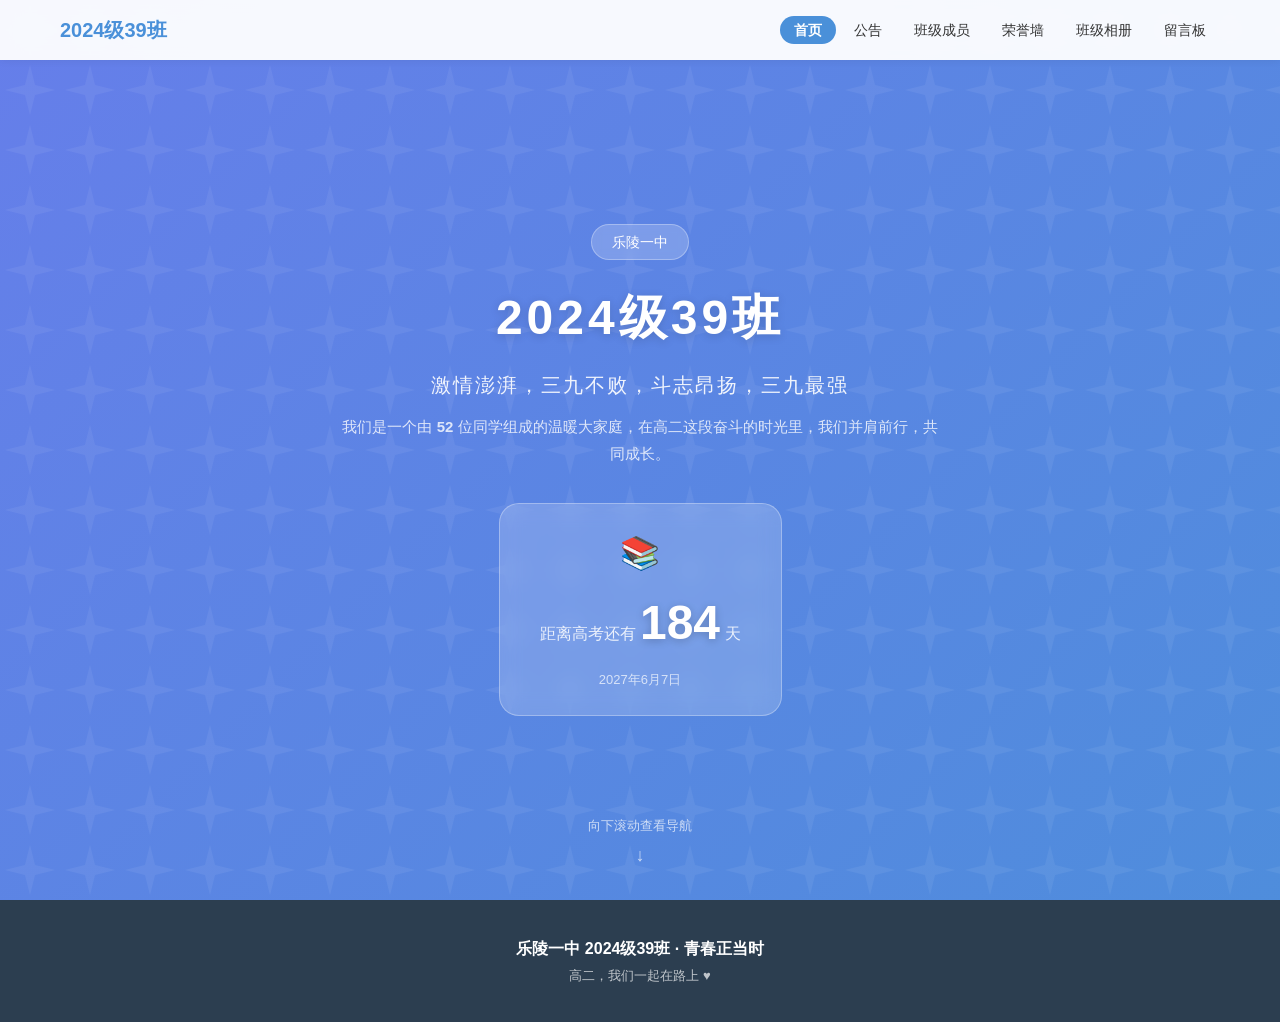
==== index.html @ 3e1357ce "班级网站初始版本：乐陵一中2024级39班" ====
<!DOCTYPE html>
<html lang="zh-CN">
<head>
  <meta charset="UTF-8">
  <meta name="viewport" content="width=device-width, initial-scale=1.0">
  <title>乐陵一中2024级39班 - 青春纪念册</title>
  <link rel="stylesheet" href="style.css">
</head>
<body>

  <div id="sharedNav"></div>

  <!-- ========== 首页 Hero ========== -->
  <section class="hero" id="heroSection">
    <div class="hero-overlay"></div>
    <div class="hero-content">
      <span class="hero-badge">乐陵一中</span>
      <h1 class="hero-title">2024级39班</h1>
      <p class="hero-subtitle">激情澎湃，三九不败，斗志昂扬，三九最强</p>
      <p class="hero-desc">我们是一个由 <strong>52</strong> 位同学组成的温暖大家庭，在高二这段奋斗的时光里，我们并肩前行，共同成长。</p>

      <div class="countdown-box">
        <div class="countdown-icon">&#x1F4DA;</div>
        <div class="countdown-text">
          <span class="countdown-label">距离高考还有</span>
          <span class="countdown-number" id="countdownDays">--</span>
          <span class="countdown-label">天</span>
        </div>
        <div class="countdown-date">2027年6月7日</div>
      </div>
    </div>
    <div class="hero-scroll-hint">
      <span>向下滚动查看导航</span>
      <div class="scroll-arrow">&#8595;</div>
    </div>
  </section>

  <div id="sharedFooter"></div>

  <script src="script.js"></script>
  <script>
    injectNav('index');
    injectFooter();
    initCountdown();
    initHeroBg();
  </script>
</body>
</html>
---- style.css ----
/* ========================================
   乐陵一中2024级39班 - 青春纪念册 样式表
   风格：青春校园风
   ======================================== */

/* ---------- 基础重置 ---------- */
*, *::before, *::after {
  margin: 0;
  padding: 0;
  box-sizing: border-box;
}

:root {
  --blue: #4A90D9;
  --blue-dark: #357ABD;
  --blue-light: #E8F1FB;
  --coral: #FF7B7B;
  --coral-light: #FFF0F0;
  --green: #5CB85C;
  --green-light: #EDF7ED;
  --yellow: #F5A623;
  --yellow-light: #FFF8ED;
  --purple: #9B59B6;
  --purple-light: #F5EDF8;
  --text: #333333;
  --text-light: #666666;
  --text-muted: #999999;
  --bg: #F8F9FB;
  --bg-alt: #EEF2F7;
  --white: #FFFFFF;
  --shadow: 0 2px 12px rgba(0,0,0,0.08);
  --shadow-hover: 0 6px 24px rgba(0,0,0,0.12);
  --radius: 12px;
  --radius-sm: 8px;
  --transition: 0.3s ease;
}

html {
  scroll-behavior: smooth;
}

body {
  font-family: -apple-system, BlinkMacSystemFont, "Segoe UI", "PingFang SC", "Microsoft YaHei", "Helvetica Neue", sans-serif;
  color: var(--text);
  background: var(--bg);
  line-height: 1.6;
  overflow-x: hidden;
}

.container {
  max-width: 1100px;
  margin: 0 auto;
  padding: 0 20px;
}

/* ---------- 导航栏 ---------- */
.navbar {
  position: fixed;
  top: 0;
  left: 0;
  right: 0;
  z-index: 1000;
  background: rgba(255,255,255,0.95);
  backdrop-filter: blur(10px);
  -webkit-backdrop-filter: blur(10px);
  box-shadow: 0 1px 8px rgba(0,0,0,0.06);
  transition: var(--transition);
}

.navbar.scrolled {
  box-shadow: 0 2px 16px rgba(0,0,0,0.1);
}

.nav-container {
  max-width: 1200px;
  margin: 0 auto;
  padding: 0 20px;
  display: flex;
  align-items: center;
  justify-content: space-between;
  height: 60px;
}

.nav-logo {
  font-size: 20px;
  font-weight: 700;
  color: var(--blue);
  text-decoration: none;
  white-space: nowrap;
}

.nav-links {
  list-style: none;
  display: flex;
  gap: 4px;
}

.nav-links a {
  text-decoration: none;
  color: var(--text);
  font-size: 14px;
  padding: 6px 14px;
  border-radius: 20px;
  transition: var(--transition);
  white-space: nowrap;
}

.nav-links a:hover {
  background: var(--blue-light);
  color: var(--blue);
}

.nav-links a.active {
  background: var(--blue);
  color: white;
  font-weight: 600;
}

.menu-toggle {
  display: none;
  background: none;
  border: none;
  font-size: 24px;
  color: var(--text);
  cursor: pointer;
  padding: 4px 8px;
}

/* ---------- Hero 首页 ---------- */
.hero {
  position: relative;
  min-height: 100vh;
  display: flex;
  flex-direction: column;
  align-items: center;
  justify-content: center;
  text-align: center;
  background: linear-gradient(135deg, #667eea 0%, #4A90D9 30%, #5CB85C 70%, #F5A623 100%);
  background-size: 400% 400%;
  animation: gradientShift 12s ease infinite;
  color: var(--white);
  padding: 100px 20px 60px;
}

.hero.has-image {
  background-size: cover;
  background-position: center;
  animation: none;
}

.hero.has-image .hero-overlay {
  background: rgba(0,0,0,0.35);
}

@keyframes gradientShift {
  0%, 100% { background-position: 0% 50%; }
  50% { background-position: 100% 50%; }
}

.hero-overlay {
  position: absolute;
  inset: 0;
  background: url("data:image/svg+xml,%3Csvg width='60' height='60' xmlns='http://www.w3.org/2000/svg'%3E%3Cpath d='M30 5 L35 25 L55 30 L35 35 L30 55 L25 35 L5 30 L25 25 Z' fill='rgba(255,255,255,0.06)'/%3E%3C/svg%3E") repeat;
  pointer-events: none;
}

.hero-content {
  position: relative;
  z-index: 1;
  max-width: 600px;
}

.hero-badge {
  display: inline-block;
  background: rgba(255,255,255,0.2);
  border: 1px solid rgba(255,255,255,0.3);
  padding: 6px 20px;
  border-radius: 20px;
  font-size: 14px;
  margin-bottom: 20px;
  backdrop-filter: blur(5px);
}

.hero-title {
  font-size: 48px;
  font-weight: 800;
  letter-spacing: 4px;
  margin-bottom: 12px;
  text-shadow: 0 2px 10px rgba(0,0,0,0.15);
}

.hero-subtitle {
  font-size: 20px;
  opacity: 0.9;
  margin-bottom: 12px;
  letter-spacing: 2px;
}

.hero-desc {
  font-size: 15px;
  opacity: 0.8;
  margin-bottom: 36px;
  line-height: 1.8;
}

/* 高考倒计时 */
.countdown-box {
  display: inline-flex;
  flex-direction: column;
  align-items: center;
  background: rgba(255,255,255,0.18);
  backdrop-filter: blur(10px);
  border: 1px solid rgba(255,255,255,0.3);
  border-radius: 20px;
  padding: 24px 40px;
  gap: 6px;
  transition: transform 0.3s ease;
}

.countdown-box:hover {
  transform: translateY(-2px);
}

.countdown-icon {
  font-size: 32px;
}

.countdown-number {
  font-size: 48px;
  font-weight: 800;
  color: #FFF;
  text-shadow: 0 2px 8px rgba(0,0,0,0.2);
}

.countdown-label {
  font-size: 16px;
  opacity: 0.85;
}

.countdown-date {
  font-size: 13px;
  opacity: 0.7;
  margin-top: 2px;
}

/* 向下滚动提示 */
.hero-scroll-hint {
  position: absolute;
  bottom: 30px;
  display: flex;
  flex-direction: column;
  align-items: center;
  gap: 4px;
  color: rgba(255,255,255,0.7);
  font-size: 13px;
  animation: bounce 2s infinite;
}

@keyframes bounce {
  0%, 100% { transform: translateY(0); }
  50% { transform: translateY(8px); }
}

.scroll-arrow {
  font-size: 18px;
}

/* ---------- 通用 Section ---------- */
.section {
  padding: 80px 0;
}

.section-alt {
  background: var(--bg-alt);
}

.section-title {
  font-size: 32px;
  font-weight: 700;
  text-align: center;
  color: var(--text);
  margin-bottom: 8px;
}

.section-desc {
  text-align: center;
  color: var(--text-light);
  font-size: 15px;
  margin-bottom: 48px;
}

/* ---------- 公告通知栏 ---------- */
.notices-grid {
  display: grid;
  grid-template-columns: repeat(auto-fill, minmax(250px, 1fr));
  gap: 20px;
}

.notice-card {
  background: var(--white);
  border-radius: var(--radius);
  padding: 24px;
  box-shadow: var(--shadow);
  border-left: 4px solid var(--blue);
  transition: var(--transition);
  position: relative;
}

.notice-card:hover {
  transform: translateY(-3px);
  box-shadow: var(--shadow-hover);
}

.notice-important {
  border-left-color: var(--coral);
  background: var(--coral-light);
}

.notice-card h3 {
  font-size: 16px;
  margin: 10px 0 8px;
  color: var(--text);
}

.notice-card p {
  font-size: 14px;
  color: var(--text-light);
  line-height: 1.7;
}

.notice-tag {
  font-size: 12px;
  padding: 3px 10px;
  border-radius: 12px;
  background: var(--coral);
  color: white;
  font-weight: 600;
}

.notice-tag-info {
  background: var(--blue);
}

.notice-date {
  display: block;
  margin-top: 12px;
  font-size: 12px;
  color: var(--text-muted);
}

/* ---------- 班级成员 ---------- */
.subsection-title {
  font-size: 20px;
  font-weight: 700;
  text-align: center;
  color: var(--text);
  margin: 40px 0 20px;
}

/* 教师网格 */
.teachers-grid {
  display: grid;
  grid-template-columns: repeat(auto-fill, minmax(300px, 1fr));
  gap: 16px;
  margin-bottom: 8px;
}
.teacher-card {
  display: flex;
  align-items: center;
  gap: 16px;
  background: var(--white);
  border-radius: var(--radius);
  padding: 20px 24px;
  box-shadow: var(--shadow);
  border-top: 4px solid var(--coral);
  transition: var(--transition);
}

.teacher-card:hover {
  transform: translateY(-3px);
  box-shadow: var(--shadow-hover);
}

.teacher-avatar {
  font-size: 42px;
  flex-shrink: 0;
  background: var(--coral-light);
  width: 64px;
  height: 64px;
  border-radius: 50%;
  display: flex;
  align-items: center;
  justify-content: center;
}

.teacher-info h3 {
  font-size: 17px;
  margin-bottom: 4px;
}

.teacher-role {
  font-size: 13px;
  color: var(--coral);
  font-weight: 600;
}

.teacher-info p {
  margin-top: 8px;
  font-size: 14px;
  color: var(--text-light);
  line-height: 1.7;
}

/* 学生网格 */
.members-grid {
  display: grid;
  grid-template-columns: repeat(auto-fill, minmax(120px, 1fr));
  gap: 16px;
}

.member-card {
  background: var(--white);
  border-radius: var(--radius-sm);
  padding: 20px 10px;
  text-align: center;
  box-shadow: var(--shadow);
  transition: var(--transition);
  cursor: default;
}

.member-card:hover {
  transform: translateY(-3px);
  box-shadow: var(--shadow-hover);
  background: var(--blue-light);
}

.member-avatar {
  font-size: 42px;
  margin-bottom: 10px;
}

.member-name {
  font-size: 14px;
  font-weight: 600;
}

.member-role-tag {
  display: inline-block;
  font-size: 11px;
  color: var(--coral);
  margin-top: 4px;
}

/* ---------- 荣誉墙 ---------- */
.honors-grid {
  display: grid;
  grid-template-columns: repeat(auto-fill, minmax(280px, 1fr));
  gap: 20px;
}

.honor-card {
  background: var(--white);
  border-radius: var(--radius);
  padding: 28px 24px;
  box-shadow: var(--shadow);
  display: flex;
  align-items: center;
  gap: 16px;
  transition: var(--transition);
}

.honor-card:hover {
  transform: translateY(-3px);
  box-shadow: var(--shadow-hover);
}

.honor-icon {
  font-size: 40px;
  flex-shrink: 0;
  width: 70px;
  height: 70px;
  display: flex;
  align-items: center;
  justify-content: center;
  border-radius: 50%;
  background: var(--yellow-light);
}

.honor-card:nth-child(2) .honor-icon { background: var(--coral-light); }
.honor-card:nth-child(3) .honor-icon { background: var(--purple-light); }
.honor-card:nth-child(4) .honor-icon { background: var(--green-light); }
.honor-card:nth-child(5) .honor-icon { background: var(--blue-light); }
.honor-card:nth-child(6) .honor-icon { background: #FFF3E0; }

.honor-card h3 {
  font-size: 16px;
  margin-bottom: 4px;
}

.honor-year {
  font-size: 13px;
  color: var(--text-muted);
}

/* ---------- 班级相册 ---------- */
.gallery-filter {
  display: flex;
  justify-content: center;
  gap: 10px;
  margin-bottom: 32px;
  flex-wrap: wrap;
}

.filter-btn {
  padding: 8px 20px;
  border: 2px solid var(--blue);
  background: transparent;
  color: var(--blue);
  border-radius: 20px;
  cursor: pointer;
  font-size: 14px;
  transition: var(--transition);
  font-family: inherit;
}

.filter-btn.active,
.filter-btn:hover {
  background: var(--blue);
  color: white;
}

.gallery-grid {
  display: grid;
  grid-template-columns: repeat(auto-fill, minmax(220px, 1fr));
  gap: 16px;
}

.gallery-item {
  position: relative;
  border-radius: var(--radius);
  overflow: hidden;
  aspect-ratio: 4 / 3;
  cursor: pointer;
  box-shadow: var(--shadow);
  transition: var(--transition);
}

.gallery-item:hover {
  transform: scale(1.03);
  box-shadow: var(--shadow-hover);
}

.gallery-placeholder {
  width: 100%;
  height: 100%;
  display: flex;
  flex-direction: column;
  align-items: center;
  justify-content: center;
  font-size: 40px;
  color: white;
  gap: 8px;
}

.gallery-placeholder span {
  font-size: 13px;
  opacity: 0.9;
}

.gallery-item:nth-child(5n+1) .gallery-placeholder { background: linear-gradient(135deg, #667eea, #764ba2); }
.gallery-item:nth-child(5n+2) .gallery-placeholder { background: linear-gradient(135deg, #f093fb, #f5576c); }
.gallery-item:nth-child(5n+3) .gallery-placeholder { background: linear-gradient(135deg, #4facfe, #00f2fe); }
.gallery-item:nth-child(5n+4) .gallery-placeholder { background: linear-gradient(135deg, #43e97b, #38f9d7); }
.gallery-item:nth-child(5n+5) .gallery-placeholder { background: linear-gradient(135deg, #fa709a, #fee140); }

.gallery-caption {
  position: absolute;
  bottom: 0;
  left: 0;
  right: 0;
  padding: 10px;
  background: linear-gradient(transparent, rgba(0,0,0,0.6));
  color: white;
  font-size: 13px;
  opacity: 0;
  transition: var(--transition);
}

.gallery-item:hover .gallery-caption {
  opacity: 1;
}

.gallery-img {
  width: 100%;
  height: 100%;
  object-fit: cover;
}

.gallery-del-btn {
  position: absolute;
  top: 6px;
  right: 6px;
  width: 28px;
  height: 28px;
  border-radius: 50%;
  background: rgba(220, 53, 69, 0.9);
  color: white;
  border: none;
  cursor: pointer;
  font-size: 16px;
  line-height: 28px;
  text-align: center;
  opacity: 0;
  transition: var(--transition);
  z-index: 2;
}

.gallery-item:hover .gallery-del-btn {
  opacity: 1;
}

/* ---------- 留言板 ---------- */
.msg-type-selector {
  display: flex;
  gap: 8px;
  margin-bottom: 14px;
  flex-wrap: wrap;
}

.msg-type-btn {
  padding: 8px 18px;
  border: 2px solid #ddd;
  background: white;
  border-radius: 20px;
  cursor: pointer;
  font-size: 14px;
  transition: var(--transition);
  font-family: inherit;
}

.msg-type-btn.active {
  border-color: var(--blue);
  background: var(--blue-light);
  color: var(--blue);
  font-weight: 600;
}

.msg-type-tag {
  display: inline-block;
  font-size: 11px;
  padding: 2px 8px;
  border-radius: 10px;
  margin-right: 8px;
  font-weight: 600;
}

.msg-type-real { background: var(--blue-light); color: var(--blue); }
.msg-type-nick { background: var(--green-light); color: var(--green); }
.msg-type-anon { background: #f0f0f0; color: #999; }

.real-name-select {
  width: 100%;
  padding: 12px 16px;
  border: 2px solid #e8e8e8;
  border-radius: var(--radius-sm);
  font-size: 14px;
  font-family: inherit;
  background: white;
  outline: none;
  transition: var(--transition);
}

.real-name-select:focus {
  border-color: var(--blue);
}

.message-form input,
.message-form textarea {
  width: 100%;
  padding: 12px 16px;
  border: 2px solid #e8e8e8;
  border-radius: var(--radius-sm);
  font-size: 14px;
  font-family: inherit;
  transition: var(--transition);
  outline: none;
}

.message-form input:focus,
.message-form textarea:focus {
  border-color: var(--blue);
}

.message-form textarea {
  resize: vertical;
  min-height: 90px;
}

.form-footer {
  display: flex;
  align-items: center;
  justify-content: space-between;
  margin-top: 12px;
}

.char-count {
  font-size: 13px;
  color: var(--text-muted);
}

.btn-submit {
  padding: 10px 28px;
  background: var(--blue);
  color: white;
  border: none;
  border-radius: 20px;
  font-size: 15px;
  cursor: pointer;
  transition: var(--transition);
  font-family: inherit;
}

.btn-submit:hover {
  background: var(--blue-dark);
  transform: translateY(-1px);
}

/* 留言列表 */
.messages-list {
  display: flex;
  flex-direction: column;
  gap: 16px;
}

.message-item {
  background: var(--white);
  border-radius: var(--radius);
  padding: 20px 24px;
  box-shadow: var(--shadow);
  border-left: 4px solid var(--green);
  transition: var(--transition);
}

.message-item:hover {
  transform: translateX(3px);
}

.message-item:nth-child(odd) {
  border-left-color: var(--blue);
}

.message-header {
  display: flex;
  justify-content: space-between;
  align-items: center;
  margin-bottom: 8px;
}

.message-author {
  font-weight: 600;
  font-size: 15px;
  color: var(--text);
}

.message-time {
  font-size: 12px;
  color: var(--text-muted);
}

.message-title {
  font-size: 14px;
  color: var(--text-light);
  margin-bottom: 6px;
}

.message-body {
  font-size: 14px;
  color: var(--text);
  line-height: 1.7;
}

.message-delete {
  background: none;
  border: none;
  color: var(--text-muted);
  cursor: pointer;
  font-size: 12px;
  padding: 2px 6px;
  transition: var(--transition);
}

.message-delete:hover {
  color: var(--coral);
}

/* ---------- 页脚 ---------- */
.footer {
  background: #2C3E50;
  color: rgba(255,255,255,0.7);
  text-align: center;
  padding: 36px 0;
}

.footer-text {
  font-size: 16px;
  font-weight: 600;
  color: white;
  margin-bottom: 4px;
}

.footer-sub {
  font-size: 13px;
}

/* ---------- 响应式 ---------- */
@media (max-width: 768px) {
  .hero-title {
    font-size: 30px;
  }

  .hero-subtitle {
    font-size: 16px;
  }

  .hero-desc {
    font-size: 13px;
  }

  .countdown-number {
    font-size: 36px;
  }

  .countdown-box {
    padding: 18px 28px;
  }

  .nav-links {
    display: none;
    position: absolute;
    top: 60px;
    left: 0;
    right: 0;
    background: var(--white);
    flex-direction: column;
    padding: 12px 20px;
    box-shadow: 0 4px 12px rgba(0,0,0,0.1);
  }

  .nav-links.show {
    display: flex;
  }

  .menu-toggle {
    display: block;
  }

  .section {
    padding: 50px 0;
  }

  .section-title {
    font-size: 26px;
  }

  .teacher-card {
    flex-direction: column;
    text-align: center;
  }

  .teachers-grid {
    grid-template-columns: 1fr;
  }

  .members-grid {
    grid-template-columns: repeat(auto-fill, minmax(90px, 1fr));
    gap: 10px;
  }

  .gallery-grid {
    grid-template-columns: repeat(auto-fill, minmax(150px, 1fr));
  }

  .honors-grid {
    grid-template-columns: 1fr;
  }

  .form-row {
    grid-template-columns: 1fr;
  }

  .notices-grid {
    grid-template-columns: 1fr;
  }

  .msg-type-selector {
    flex-direction: column;
  }

  .msg-type-btn {
    text-align: center;
  }
}
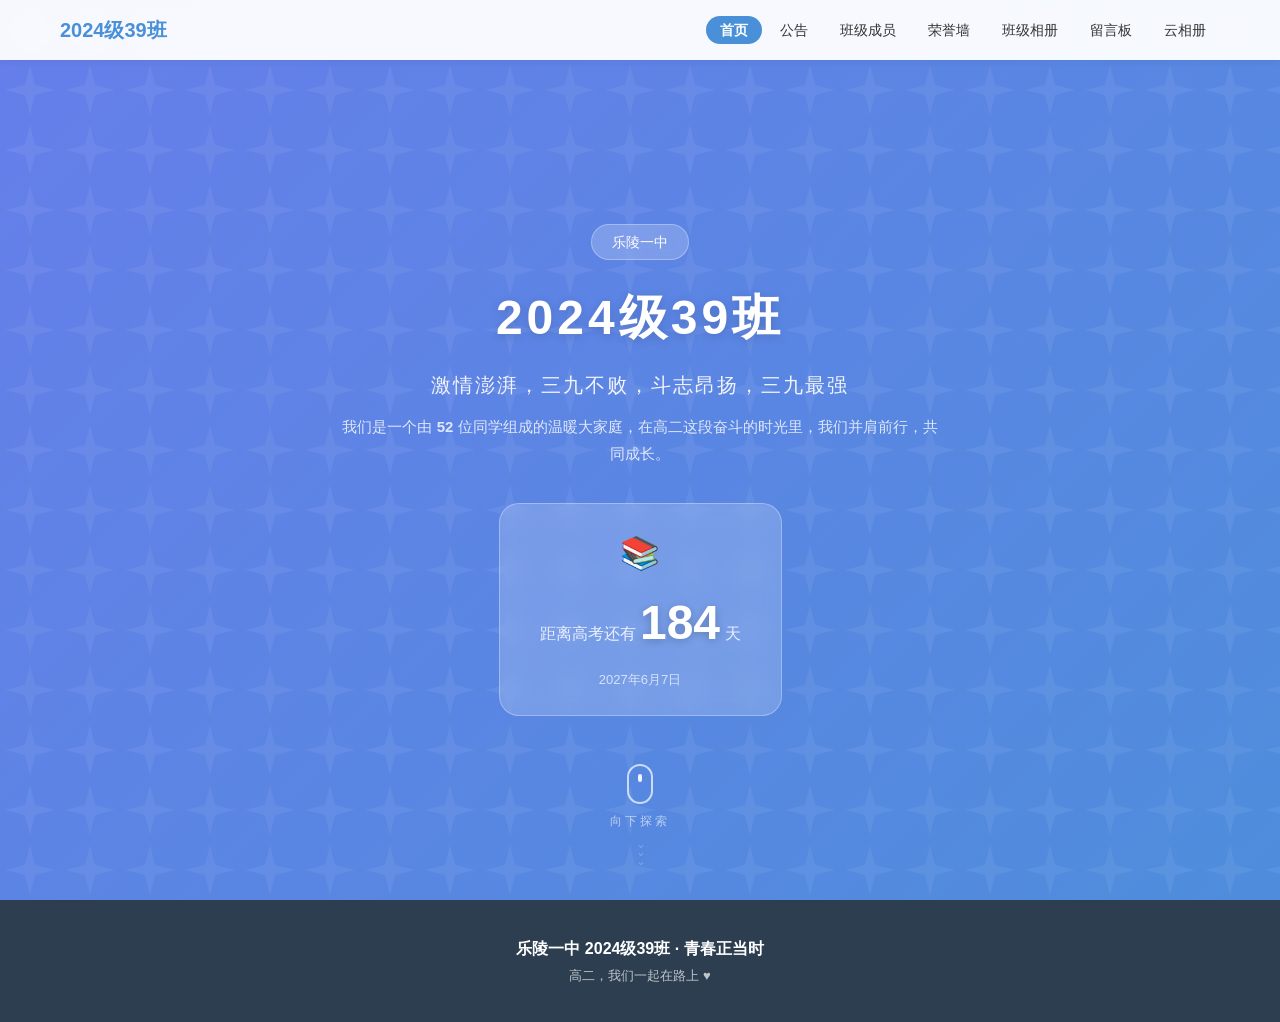
==== commit d2feb831: "首页滚动提示全新设计 + 版本号刷新缓存 Hero 滚动提示重新设计： - 鼠标外形 + 滚轮动画（floatMouse + scrollWheel） - 「向下探索」文字提示（字母间距 3px） -" ====
--- a/index.html
+++ b/index.html
@@ -4,7 +4,7 @@
   <meta charset="UTF-8">
   <meta name="viewport" content="width=device-width, initial-scale=1.0">
   <title>乐陵一中2024级39班 - 青春纪念册</title>
-  <link rel="stylesheet" href="style.css">
+  <link rel="stylesheet" href="style.css?v=2">
 </head>
 <body>
 
@@ -30,19 +30,30 @@
       </div>
     </div>
     <div class="hero-scroll-hint">
-      <span>向下滚动查看导航</span>
-      <div class="scroll-arrow">&#8595;</div>
+      <div class="scroll-mouse">
+        <div class="scroll-wheel"></div>
+      </div>
+      <span class="scroll-text">向下探索</span>
+      <div class="scroll-chevrons">
+        <span>&#8964;</span>
+        <span>&#8964;</span>
+        <span>&#8964;</span>
+      </div>
     </div>
   </section>
 
   <div id="sharedFooter"></div>
 
-  <script src="script.js"></script>
+  <script src="script.js?v=5"></script>
   <script>
     injectNav('index');
     injectFooter();
     initCountdown();
     initHeroBg();
+    // 云端数据到达后刷新背景（如果有自定义背景）
+    document.addEventListener('class39DataReady', function () {
+      initHeroBg();
+    });
   </script>
 </body>
 </html>
--- a/style.css
+++ b/style.css
@@ -142,11 +142,6 @@
   padding: 100px 20px 60px;
 }
 
-.hero.has-image {
-  background-size: cover;
-  background-position: center;
-  animation: none;
-}
 
 .hero.has-image .hero-overlay {
   background: rgba(0,0,0,0.35);
@@ -243,26 +238,80 @@
   margin-top: 2px;
 }
 
-/* 向下滚动提示 */
+/* 向下滚动提示 — 现代鼠标+滚轮动画 */
 .hero-scroll-hint {
   position: absolute;
-  bottom: 30px;
+  bottom: 36px;
   display: flex;
   flex-direction: column;
   align-items: center;
-  gap: 4px;
-  color: rgba(255,255,255,0.7);
-  font-size: 13px;
-  animation: bounce 2s infinite;
-}
-
-@keyframes bounce {
+  gap: 8px;
+  color: rgba(255,255,255,0.75);
+}
+
+/* 鼠标外形 */
+.scroll-mouse {
+  width: 26px;
+  height: 40px;
+  border: 2px solid rgba(255,255,255,0.7);
+  border-radius: 14px;
+  position: relative;
+  animation: floatMouse 2.5s ease-in-out infinite;
+}
+
+/* 鼠标滚轮 */
+.scroll-wheel {
+  width: 4px;
+  height: 8px;
+  background: rgba(255,255,255,0.9);
+  border-radius: 2px;
+  position: absolute;
+  top: 8px;
+  left: 50%;
+  transform: translateX(-50%);
+  animation: scrollWheel 2s ease-in-out infinite;
+}
+
+@keyframes floatMouse {
   0%, 100% { transform: translateY(0); }
-  50% { transform: translateY(8px); }
-}
-
-.scroll-arrow {
-  font-size: 18px;
+  50% { transform: translateY(6px); }
+}
+
+@keyframes scrollWheel {
+  0% { top: 8px; opacity: 1; }
+  50% { top: 18px; opacity: 0.3; }
+  100% { top: 8px; opacity: 1; }
+}
+
+.scroll-text {
+  font-size: 12px;
+  letter-spacing: 3px;
+  opacity: 0.8;
+  text-transform: uppercase;
+}
+
+/* 三层箭头 */
+.scroll-chevrons {
+  display: flex;
+  flex-direction: column;
+  align-items: center;
+  gap: -4px;
+  line-height: 0.6;
+  opacity: 0.5;
+}
+
+.scroll-chevrons span {
+  font-size: 14px;
+  animation: chevronPulse 2s ease-in-out infinite;
+}
+
+.scroll-chevrons span:nth-child(1) { animation-delay: 0s; }
+.scroll-chevrons span:nth-child(2) { animation-delay: 0.25s; }
+.scroll-chevrons span:nth-child(3) { animation-delay: 0.5s; }
+
+@keyframes chevronPulse {
+  0%, 100% { opacity: 0.3; }
+  50% { opacity: 1; }
 }
 
 /* ---------- 通用 Section ---------- */
@@ -899,4 +948,424 @@
   .msg-type-btn {
     text-align: center;
   }
-}
+
+  .cloud-photo-card {
+    width: 100%;
+  }
+
+  .cloud-upload-form .cloud-form-row {
+    flex-direction: column;
+  }
+
+  .cloud-file-label {
+    width: 100%;
+  }
+}
+
+/* ========== 云相册 ========== */
+.cloud-upload-box {
+  background: var(--white);
+  border-radius: var(--radius);
+  padding: 24px;
+  margin-bottom: 32px;
+  box-shadow: var(--shadow);
+  border: 2px dashed #d0d7de;
+  transition: border-color 0.3s;
+}
+
+.cloud-upload-box:hover {
+  border-color: var(--blue);
+}
+
+.cloud-upload-header {
+  display: flex;
+  align-items: center;
+  gap: 8px;
+  font-size: 16px;
+  font-weight: 600;
+  margin-bottom: 16px;
+  color: var(--text);
+}
+
+.cloud-upload-icon {
+  font-size: 22px;
+}
+
+.cloud-upload-form .cloud-form-row {
+  display: flex;
+  gap: 10px;
+  margin-bottom: 12px;
+  align-items: center;
+  flex-wrap: wrap;
+}
+
+.cloud-name-select {
+  flex: 1;
+  min-width: 180px;
+  padding: 10px 14px;
+  border: 2px solid #e0e0e0;
+  border-radius: var(--radius-sm);
+  font-size: 14px;
+  font-family: inherit;
+  background: white;
+  outline: none;
+  transition: border-color 0.3s;
+}
+
+.cloud-name-select:focus {
+  border-color: var(--blue);
+}
+
+.cloud-title-input {
+  flex: 2;
+  min-width: 200px;
+  padding: 10px 14px;
+  border: 2px solid #e0e0e0;
+  border-radius: var(--radius-sm);
+  font-size: 14px;
+  font-family: inherit;
+  outline: none;
+  transition: border-color 0.3s;
+}
+
+.cloud-title-input:focus {
+  border-color: var(--blue);
+}
+
+.cloud-file-label {
+  display: flex;
+  align-items: center;
+  gap: 10px;
+  cursor: pointer;
+  flex: 1;
+  min-width: 200px;
+}
+
+.cloud-file-btn {
+  display: inline-block;
+  padding: 10px 18px;
+  background: var(--bg-alt);
+  border: 2px solid #d0d7de;
+  border-radius: 20px;
+  font-size: 14px;
+  white-space: nowrap;
+  transition: all 0.3s;
+}
+
+.cloud-file-btn:hover {
+  background: var(--blue-light);
+  border-color: var(--blue);
+  color: var(--blue);
+}
+
+.cloud-file-name {
+  font-size: 13px;
+  color: var(--text-muted);
+  overflow: hidden;
+  text-overflow: ellipsis;
+  white-space: nowrap;
+  max-width: 250px;
+}
+
+.cloud-submit-btn {
+  padding: 10px 24px;
+  background: linear-gradient(135deg, var(--blue), #667eea);
+  color: white;
+  border: none;
+  border-radius: 20px;
+  font-size: 14px;
+  font-weight: 600;
+  cursor: pointer;
+  transition: all 0.3s;
+  font-family: inherit;
+  white-space: nowrap;
+}
+
+.cloud-submit-btn:hover {
+  transform: translateY(-1px);
+  box-shadow: 0 4px 12px rgba(74,144,217,0.3);
+}
+
+.cloud-submit-btn:disabled {
+  opacity: 0.6;
+  cursor: not-allowed;
+  transform: none;
+}
+
+.cloud-upload-progress {
+  padding: 8px 16px;
+  background: var(--blue-light);
+  border-radius: var(--radius-sm);
+  text-align: center;
+}
+
+.cloud-progress-text {
+  font-size: 13px;
+  color: var(--blue);
+}
+
+/* 云相册照片网格 */
+.cloud-album-grid {
+  display: grid;
+  grid-template-columns: repeat(auto-fill, minmax(240px, 1fr));
+  gap: 20px;
+}
+
+.cloud-photo-card {
+  background: var(--white);
+  border-radius: var(--radius);
+  overflow: hidden;
+  box-shadow: var(--shadow);
+  transition: var(--transition);
+}
+
+.cloud-photo-card:hover {
+  transform: translateY(-4px);
+  box-shadow: var(--shadow-hover);
+}
+
+.cloud-photo-img-wrap {
+  width: 100%;
+  aspect-ratio: 4/3;
+  overflow: hidden;
+  background: var(--bg-alt);
+}
+
+.cloud-photo-img {
+  width: 100%;
+  height: 100%;
+  object-fit: cover;
+  display: block;
+  transition: transform 0.4s;
+}
+
+.cloud-photo-card:hover .cloud-photo-img {
+  transform: scale(1.05);
+}
+
+.cloud-photo-error {
+  width: 100%;
+  height: 100%;
+  display: flex;
+  align-items: center;
+  justify-content: center;
+  color: var(--text-muted);
+  font-size: 13px;
+  background: var(--bg-alt);
+}
+
+.cloud-photo-info {
+  padding: 12px 14px;
+}
+
+.cloud-photo-title {
+  font-size: 14px;
+  font-weight: 600;
+  color: var(--text);
+  margin-bottom: 6px;
+  white-space: nowrap;
+  overflow: hidden;
+  text-overflow: ellipsis;
+}
+
+.cloud-photo-meta {
+  display: flex;
+  justify-content: space-between;
+  align-items: center;
+  gap: 8px;
+  flex-wrap: wrap;
+}
+
+.cloud-photo-uploader {
+  font-size: 12px;
+  color: var(--text-light);
+}
+
+.cloud-photo-time {
+  font-size: 11px;
+  color: var(--text-muted);
+}
+
+/* ========== 云相册灯箱 ========== */
+.lightbox-overlay {
+  display: none;
+  position: fixed;
+  inset: 0;
+  z-index: 9999;
+  background: rgba(0, 0, 0, 0.92);
+  flex-direction: column;
+  align-items: center;
+  justify-content: center;
+  animation: fadeIn 0.25s ease;
+}
+
+.lightbox-overlay.active {
+  display: flex;
+}
+
+@keyframes fadeIn {
+  from { opacity: 0; }
+  to { opacity: 1; }
+}
+
+.lightbox-content {
+  display: flex;
+  flex-direction: column;
+  align-items: center;
+  max-width: 90vw;
+  max-height: 85vh;
+}
+
+.lightbox-img {
+  max-width: 90vw;
+  max-height: 75vh;
+  object-fit: contain;
+  border-radius: 8px;
+  box-shadow: 0 4px 32px rgba(0,0,0,0.5);
+}
+
+.lightbox-info {
+  text-align: center;
+  margin-top: 16px;
+  color: white;
+}
+
+.lightbox-title {
+  font-size: 18px;
+  font-weight: 600;
+  margin-bottom: 4px;
+}
+
+.lightbox-meta {
+  font-size: 13px;
+  opacity: 0.7;
+  display: flex;
+  gap: 16px;
+  justify-content: center;
+}
+
+.lightbox-close {
+  position: absolute;
+  top: 16px;
+  right: 20px;
+  background: none;
+  border: none;
+  color: white;
+  font-size: 40px;
+  cursor: pointer;
+  z-index: 10;
+  line-height: 1;
+  opacity: 0.7;
+  transition: opacity 0.2s;
+  font-family: inherit;
+  padding: 8px;
+}
+
+.lightbox-close:hover {
+  opacity: 1;
+}
+
+.lightbox-prev,
+.lightbox-next {
+  position: absolute;
+  top: 50%;
+  transform: translateY(-50%);
+  background: rgba(255,255,255,0.15);
+  border: none;
+  color: white;
+  font-size: 32px;
+  cursor: pointer;
+  padding: 16px 12px;
+  border-radius: 6px;
+  z-index: 10;
+  transition: background 0.2s;
+  font-family: inherit;
+  line-height: 1;
+}
+
+.lightbox-prev:hover,
+.lightbox-next:hover {
+  background: rgba(255,255,255,0.3);
+}
+
+.lightbox-prev { left: 12px; }
+.lightbox-next { right: 12px; }
+
+@media (max-width: 768px) {
+  .lightbox-close {
+    font-size: 32px;
+    top: 10px;
+    right: 12px;
+  }
+  .lightbox-prev,
+  .lightbox-next {
+    font-size: 24px;
+    padding: 12px 8px;
+  }
+  .lightbox-prev { left: 4px; }
+  .lightbox-next { right: 4px; }
+  .lightbox-title { font-size: 15px; }
+}
+
+/* ========== 管理面板 - 云相册管理 ========== */
+.cloud-admin-item {
+  align-items: center !important;
+  gap: 16px;
+}
+
+.cloud-admin-thumb {
+  width: 80px;
+  height: 60px;
+  border-radius: 6px;
+  overflow: hidden;
+  flex-shrink: 0;
+  background: var(--admin-bg);
+  display: flex;
+  align-items: center;
+  justify-content: center;
+}
+
+.cloud-admin-thumb img {
+  width: 100%;
+  height: 100%;
+  object-fit: cover;
+}
+
+.cloud-admin-thumb span {
+  font-size: 24px;
+}
+
+.cloud-admin-info {
+  flex: 1;
+  min-width: 0;
+}
+
+.cloud-admin-fields {
+  display: flex;
+  align-items: center;
+  gap: 8px;
+  margin-bottom: 4px;
+}
+
+.cloud-admin-fields label {
+  font-size: 12px;
+  color: var(--admin-text-muted);
+  white-space: nowrap;
+  min-width: 48px;
+  text-align: right;
+}
+
+.cloud-admin-fields input {
+  flex: 1;
+  padding: 4px 8px;
+  border: 1px solid #ddd;
+  border-radius: 4px;
+  font-size: 13px;
+  font-family: inherit;
+  min-width: 100px;
+}
+
+.cloud-admin-fields input:focus {
+  border-color: var(--admin-primary);
+  outline: none;
+}
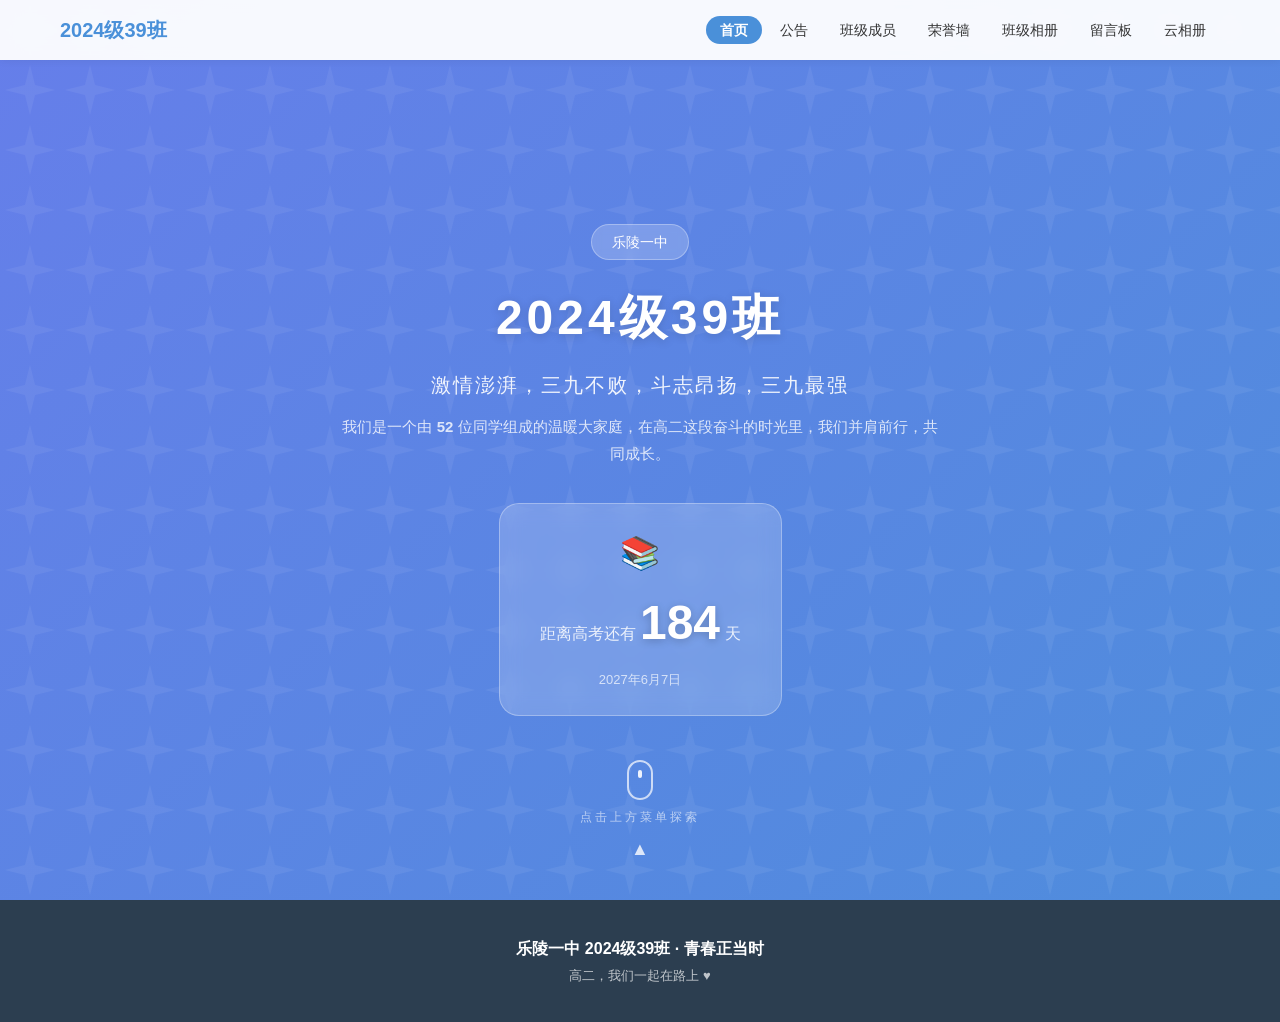
==== commit ed0f64e2: "修复首页引导提示：从「向下滚动」改为「点击菜单跳转」 问题：网站是多页面跳转结构，不是单页滚动，「向下探索」误导用户 修复： - 文字改为「点击上方菜单探索」 - 箭头改为▲向上脉冲动画，引导视觉到顶" ====
--- a/index.html
+++ b/index.html
@@ -4,7 +4,7 @@
   <meta charset="UTF-8">
   <meta name="viewport" content="width=device-width, initial-scale=1.0">
   <title>乐陵一中2024级39班 - 青春纪念册</title>
-  <link rel="stylesheet" href="style.css?v=2">
+  <link rel="stylesheet" href="style.css?v=3">
 </head>
 <body>
 
@@ -33,11 +33,9 @@
       <div class="scroll-mouse">
         <div class="scroll-wheel"></div>
       </div>
-      <span class="scroll-text">向下探索</span>
-      <div class="scroll-chevrons">
-        <span>&#8964;</span>
-        <span>&#8964;</span>
-        <span>&#8964;</span>
+      <span class="scroll-text">点击上方菜单探索</span>
+      <div class="scroll-nav-arrows">
+        <span>▲</span>
       </div>
     </div>
   </section>
--- a/style.css
+++ b/style.css
@@ -238,7 +238,7 @@
   margin-top: 2px;
 }
 
-/* 向下滚动提示 — 现代鼠标+滚轮动画 */
+/* 首页引导提示 — 引导用户使用顶部导航菜单 */
 .hero-scroll-hint {
   position: absolute;
   bottom: 36px;
@@ -290,28 +290,22 @@
   text-transform: uppercase;
 }
 
-/* 三层箭头 */
-.scroll-chevrons {
+/* 向上箭头 — 引导用户看向顶部导航 */
+.scroll-nav-arrows {
   display: flex;
   flex-direction: column;
   align-items: center;
-  gap: -4px;
-  line-height: 0.6;
-  opacity: 0.5;
-}
-
-.scroll-chevrons span {
-  font-size: 14px;
-  animation: chevronPulse 2s ease-in-out infinite;
-}
-
-.scroll-chevrons span:nth-child(1) { animation-delay: 0s; }
-.scroll-chevrons span:nth-child(2) { animation-delay: 0.25s; }
-.scroll-chevrons span:nth-child(3) { animation-delay: 0.5s; }
-
-@keyframes chevronPulse {
-  0%, 100% { opacity: 0.3; }
-  50% { opacity: 1; }
+}
+
+.scroll-nav-arrows span {
+  font-size: 18px;
+  animation: arrowPointUp 2s ease-in-out infinite;
+  color: rgba(255,255,255,0.8);
+}
+
+@keyframes arrowPointUp {
+  0%, 100% { transform: translateY(0); opacity: 0.6; }
+  50% { transform: translateY(-6px); opacity: 1; }
 }
 
 /* ---------- 通用 Section ---------- */
